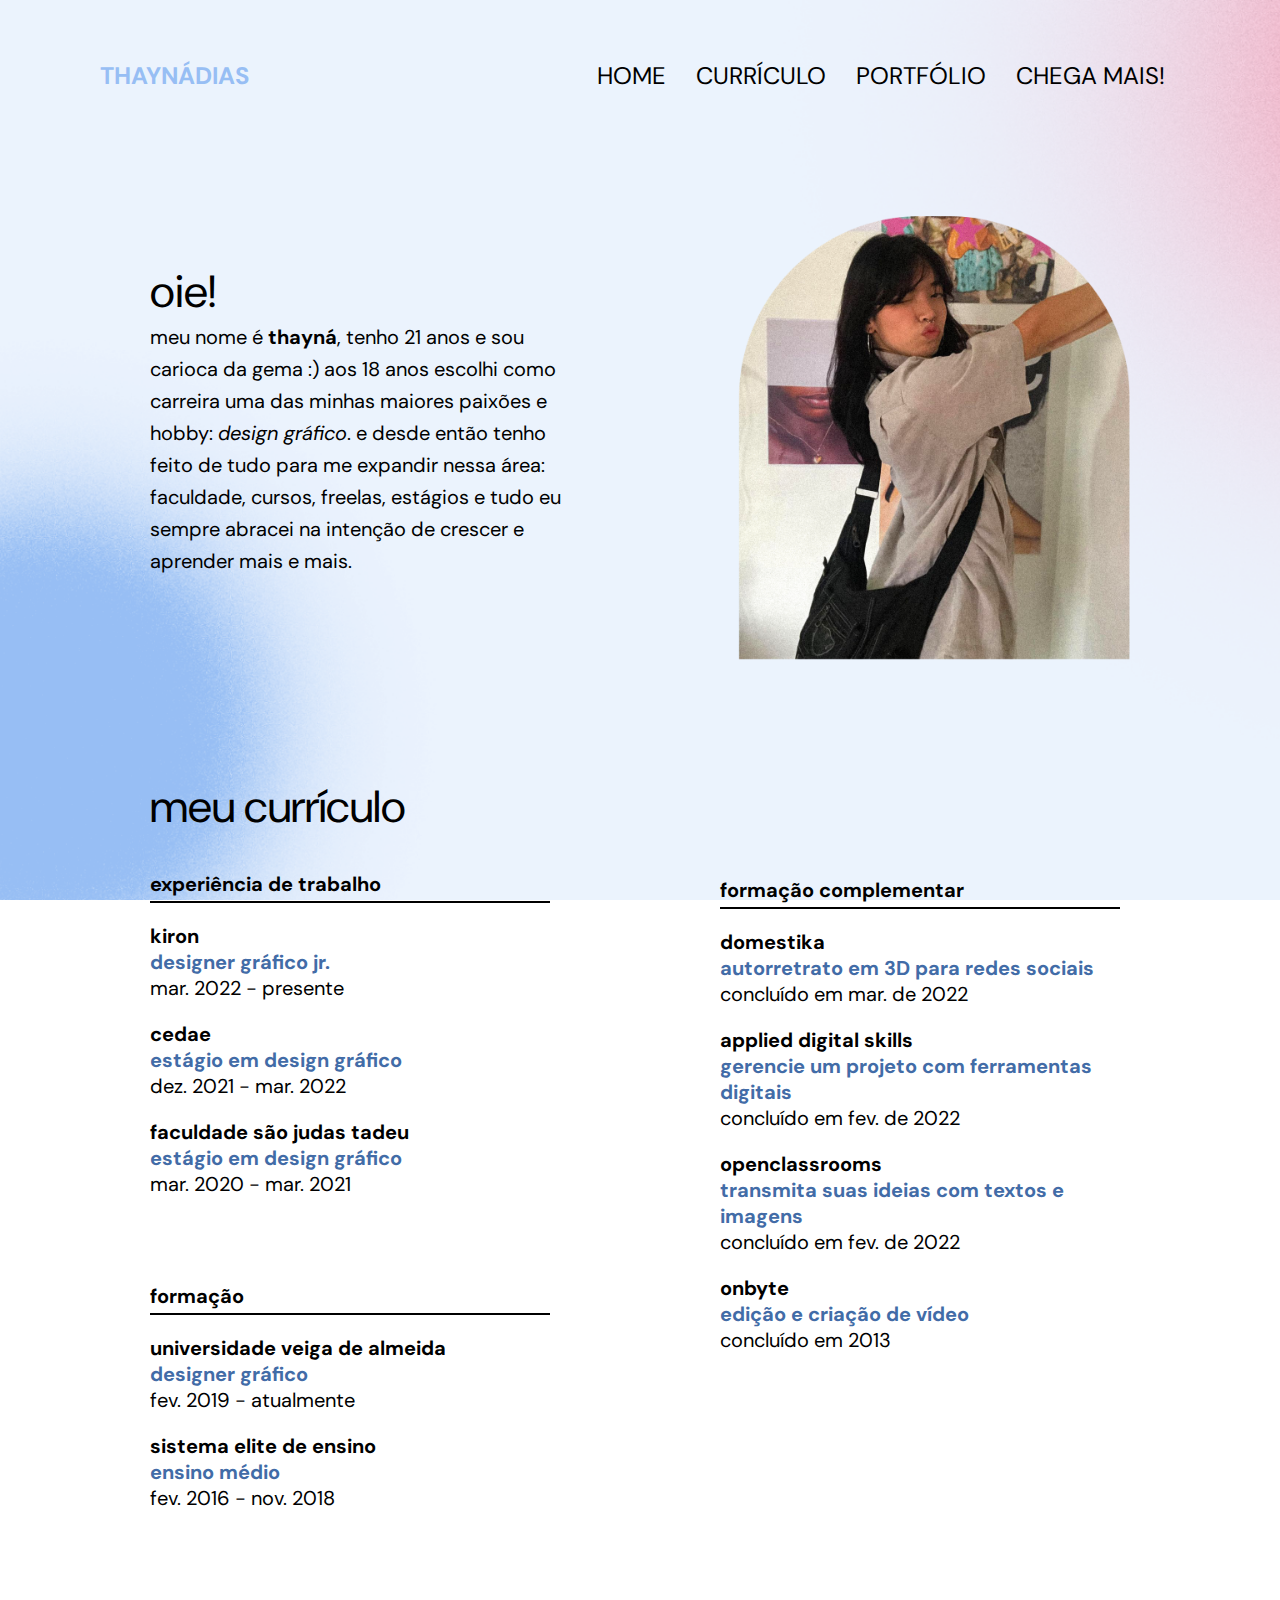
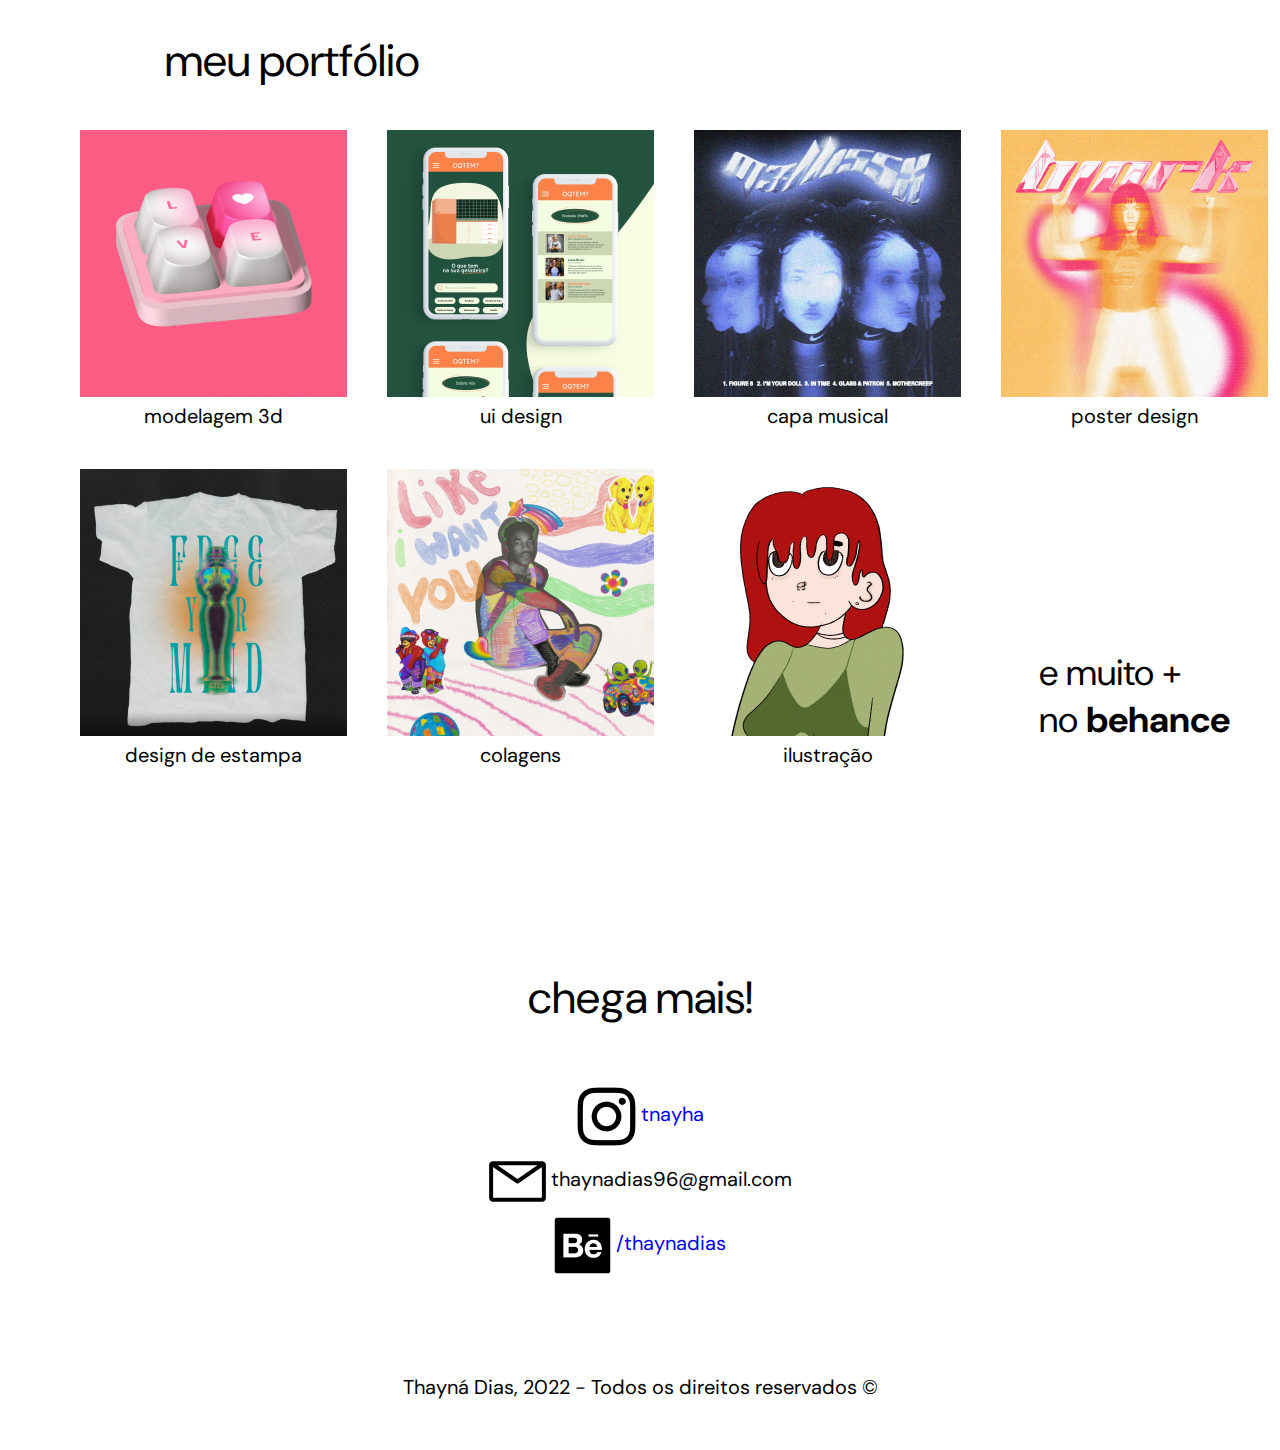
==== index.html @ ccffefe9 "Initial commit" ====
<!DOCTYPE html>
<html lang="pt-br">
<head>
	<meta charset="UTF-8">
	<meta name="viewport" content="width=device-width, initial-scale=1.0">
	<title>Meu site!</title>

	<link rel="shortcut icon" href="assets/images/favicon.jpg" type="image/x-icon">
	<link rel="stylesheet" href="assets/css/styles.css">
</head>
<body>
	<header>
		<p>THAYNÁDIAS</p>

		<nav>
			<a href="#home">Home</a>
			<a href="#curriculo">Currículo</a>
			<a href="#portfolio">Portfólio</a>
			<a href="#chega-mais">Chega mais!</a>
		</nav>
	</header>
	<main>
		<section id="home">
			<article>
				<h2>oie!</h2>
				<p>
					meu nome é <strong>thayná</strong>, tenho 21 anos e sou carioca da gema :) aos 18 anos escolhi como carreira uma das minhas maiores paixões e hobby: <em>design gráfico</em>. e desde então tenho feito de tudo para me expandir nessa área: faculdade, cursos, freelas, estágios e tudo eu sempre abracei na intenção de crescer e aprender mais e mais. 
				</p>
			</article>
			<div class="container__img-thay">
				<img class="img-thay" src="/assets/images/thay.png" alt="Imagem de Thayná Dias">
			</div>
		</section>

		<section id="curriculo">
			
			<div class="experiencia">
				<h2>meu currículo</h2>
				<h3>experiência de trabalho</h3>
				<div class="xp">
					<p class="empresa">kiron</p>
					<p class="cargo">designer gráfico jr.</p>
					<p>mar. 2022 - presente</p>
				</div>
				<div class="xp">
					<p class="empresa">cedae</p>
					<p class="cargo">estágio em design gráfico</p>
					<p>dez. 2021 - mar. 2022</p>
				</div>
				<div class="xp">
					<p class="empresa">faculdade são judas tadeu</p>
					<p class="cargo">estágio em design gráfico</p>
					<p>mar. 2020 - mar. 2021</p>
				</div>
			</div>

			<div class="formacao">
				<h3>formação</h3>
				<div class="xp">
					<p class="empresa">universidade veiga de almeida</p>
					<p class="cargo">designer gráfico</p>
					<p>fev. 2019 - atualmente</p>
				</div>
				<div class="xp">
					<p class="empresa">sistema elite de ensino</p>
					<p class="cargo">ensino médio</p>
					<p>fev. 2016 - nov. 2018</p>
				</div>
			</div>

			<div class="complementar">
				<h3>formação complementar</h3>
				<div class="xp">
					<p class="empresa">domestika</p>
					<p class="cargo">autorretrato em 3D para redes sociais</p>
					<p>concluído em mar. de 2022</p>
				</div>
				<div class="xp">
					<p class="empresa">applied digital skills </p>
					<p class="cargo">gerencie um projeto com ferramentas digitais</p>
					<p>concluído em fev. de 2022</p>
				</div>
				<div class="xp">
					<p class="empresa">openclassrooms</p>
					<p class="cargo">transmita suas ideias com textos e imagens</p>
					<p>concluído em fev. de 2022</p>
				</div>
				<div class="xp">
					<p class="empresa">onbyte</p>
					<p class="cargo">edição e criação de vídeo</p>
					<p>concluído em 2013</p>
				</div>
			</div>
		</section>

		<section id="portfolio">
			<h2 class="h2">meu portfólio</h2>

			<div class="md">
				<img src="assets/images/modelagem.png" alt="Teclado com 4 botões L, coração, V e E">
				<p>modelagem 3d</p>
			</div>
			<div class="cm">
				<img src="assets/images/capa-musical.png" alt="capa musical">
				<p>capa musical</p>
			</div>
			<div class="ui">
				<img src="assets/images/ui-design.png" alt="ui design">
				<p>ui design</p>
			</div>
			<div class="pd">
				<img src="assets/images/poster-design.png" alt="poster design">
				<p>poster design</p>
			</div>
			<div class="de">
				<img src="assets/images/design-estampa.png" alt="camiseta estampada">
				<p>design de estampa</p>
			</div>
			<div class="col">
				<img src="assets/images/colagem.png" alt="colagens">
				<p>colagens</p>
			</div>
			<div class="il">
				<img src="assets/images/ilustracao.png" alt="desenho de uma menina com cabelos vermelhos e roupa verde">
				<p>ilustração</p>
			</div>
			<div class="mm">
				<p id="muito-mais">e muito + <br>
				no <span>behance</span></p>
			</div>
		</section>

		<section id="chega-mais">
			<h2>chega mais!</h2>
			<div>
				<span class="social">
					<a href="https://www.instagram.com/tnayha/">
						<img src="assets/images/instagram-icon.png" alt="instagram-icon">
						<span>tnayha</span>
					</a>
				</span>
				<span class="social">
					<img src="assets/images/mail-icon.png" alt="instagram-icon">
					<span>thaynadias96@gmail.com</span>
				</span>
				<span class="social">
					<a href="https://www.behance.net/thaynadias">
						<img src="assets/images/behance-icon.png" alt="instagram-icon">
						<span>/thaynadias</span>
					</a>
				</span>
			</div>
		</section>
	</main>
	<footer>
		<p>Thayná Dias, 2022 - Todos os direitos reservados ©</p>
	</footer>
</body>
</html>
---- assets/css/styles.css ----
/* fontes */

@import url('https://fonts.googleapis.com/css2?family=DM+Sans:wght@400;500;700&display=swap');

/* variáveis */

:root {
	--text-color: #000000;
	--main-color: #97BEF4;
	--title-color: #426CA7;
	--fonte: 'DM Sans', sans-serif;
}

/* reset */

* {
	box-sizing: border-box;
	margin: 0 auto;
	padding: 0;
	text-decoration: none;
	list-style-type: none;
	font-family: var(--fonte);
	font-size: 2rem;
	
}

/* estilo */

html {
	font-size: 62.5%;
  }

body {
	max-width: 1360px;
	background-image: url('/assets/images/background.png');
	background-repeat: no-repeat;
    background-attachment: fixed;
    background-size: cover;
}

header {
	display: flex;
	justify-content: space-between;
	margin-top: 6rem;
}

header > p {
	font-size: 2.4rem;
	font-weight: 700;
	color: var(--main-color);
	margin: 0 10rem;
}

nav {
	display: flex;
	justify-content: flex-end;
	margin: 0 10rem;
}

nav > a {
	margin: 0 1.5rem;
	font-size: 2.4rem;
	font-weight: 400;
	text-transform: uppercase;
	color: var(--text-color);
}

nav > a:hover {
	color: var(--title-color);
	transition: 0.3s;

}

/* home */

section#home {
	display: flex;
	justify-content: center;
	align-items: center;
	margin-top: 7rem;
}

section > article {
	display: flex;
	flex-direction: column;
	padding: 0 5rem;
    margin: 0 10rem;
	text-align: left;
}

article > h2 {
	font-size: 4.5rem;
	font-weight: 400;
	margin-left: 0;
}

article > p {
	font-size: 2rem;
	font-weight: 400;
	line-height: 3.2rem;
}

.container__img-thay {
	margin: 3rem 10rem 0 0;
	padding-right: 35px;
}

.img-thay {
	width: 42rem;
    height: 48rem;
}

/* currículo */

section#curriculo {
	display: grid;
	grid-template-columns: repeat(4, 1fr);
	grid-template-areas: "xp . cp"
						 "for . .";
	gap: 1rem;
	margin-top: 10rem;
	padding-left: 15rem;
}

.experiencia {
	grid-area: xp;
}

.experiencia > h2 {
	font-size: 4.5rem;
	font-weight: 400;
	margin-bottom: 3.5rem;
}

.experiencia > h3 {
	font-size: 2rem;
	font-weight: 700;
	border-bottom: 2px black solid;
	width: 40rem;
	padding-bottom: 0.4rem;
	margin-bottom: 2rem;
}

.xp {
	margin-bottom: 2rem;
}

.empresa {
	font-size: 2rem;
	font-weight: 700;
}

.cargo {
	font-size: 2rem;
	font-weight: 700;
	color: var(--title-color);
}

.formacao {
	grid-area: for;
	margin-top: -10rem;
	
}

.formacao > h3 {
	font-size: 2rem;
	font-weight: 700;
	border-bottom: 2px black solid;
	width: 40rem;
	padding-bottom: 0.4rem;
	margin-bottom: 2rem;
}

.complementar {
	grid-area: cp;
	padding-top: 10rem;
}

.complementar > h3 {
	font-size: 2rem;
	font-weight: 700;
	border-bottom: 2px black solid;
	width: 40rem;
	padding-bottom: 0.4rem;
	margin-bottom: 2rem;
}

/* portfólio */

section#portfolio {
	display: grid;
	grid-template-columns: repeat(4, 1fr);
	grid-template-areas: "t t . ."
						 "md ui cm pd"
						 "de col il mm";
	padding-left: 8rem;
	padding-right: 10rem;
	gap: 4rem;
	margin-top: 10rem;
}

#portfolio > h2 {
	grid-area: t;
	font-size: 4.5rem;
	font-weight: 400;
	padding-right: 15rem;

}

.md {
	grid-area: md;
	font-size: 2rem;
	font-weight: 400;
	text-align: center;
}

.ui {
	grid-area: ui;
	font-size: 2rem;
	font-weight: 400;
	text-align: center;
}

.cm {
	grid-area: cm;
	font-size: 2rem;
	font-weight: 400;
	text-align: center;
}

.pd {
	grid-area: pd;
	font-size: 2rem;
	font-weight: 400;
	text-align: center;
}

.de {
	grid-area: de;
	font-size: 2rem;
	font-weight: 400;
	text-align: center;
}

.col {
	grid-area: col;
	font-size: 2rem;
	font-weight: 400;
	text-align: center;
}

.il {
	grid-area: il;
	font-size: 2rem;
	font-weight: 400;
	text-align: center;
}

.mm {
	grid-area: mm;
	padding-top: 18rem;
	
}

.mm span {
	font-size: 3.6rem;
	font-weight: 700;
}

#muito-mais {
	font-size: 3.6rem;
	font-weight: 400;
}


/* chega mais! */

#chega-mais {
	display: flex;
	flex-direction: column;
	margin: 20rem 0 10rem 0;
}

#chega-mais a:hover {
	color: var(--title-color);
	transition: 0.3s;
}

#chega-mais a:visited {
	color: var(--text-color);
}

#chega-mais > h2 {
	margin-bottom: 6rem;
	font-size: 4.5rem;
	font-weight: 400;
}

#chega-mais img {
	vertical-align: middle;
}

#chega-mais div {
	display: flex;
	flex-direction: column;
	gap: 1.5rem;
}

footer {
	display: flex;
	padding-bottom: 5rem;
}
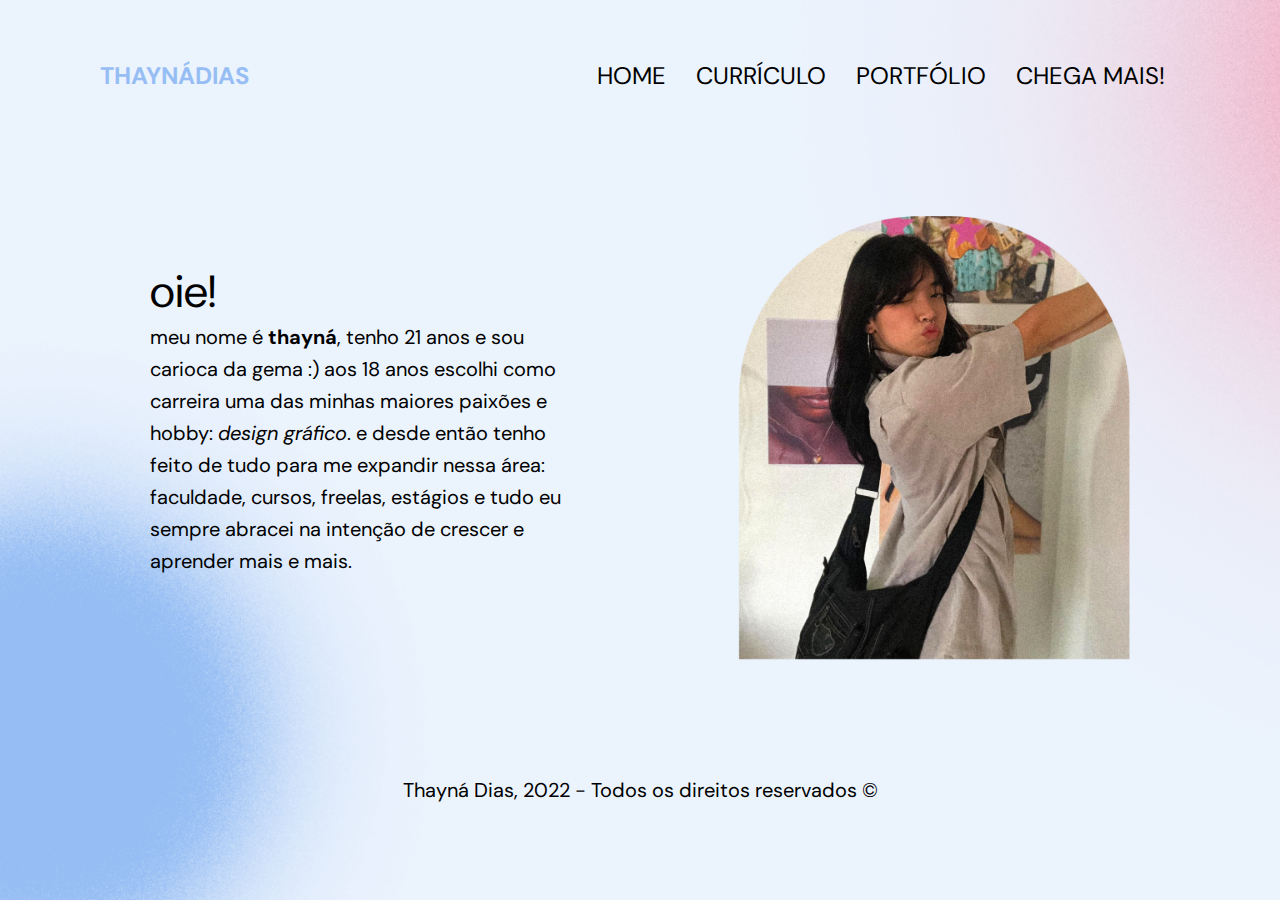
==== commit 480d83ac: "mudança de seções para páginas" ====
--- a/index.html
+++ b/index.html
@@ -3,20 +3,20 @@
 <head>
 	<meta charset="UTF-8">
 	<meta name="viewport" content="width=device-width, initial-scale=1.0">
-	<title>Meu site!</title>
+	<title>Meu site! - Home</title>
 
 	<link rel="shortcut icon" href="assets/images/favicon.jpg" type="image/x-icon">
-	<link rel="stylesheet" href="assets/css/styles.css">
+	<link rel="stylesheet" href="assets/css/index.css">
 </head>
 <body>
 	<header>
 		<p>THAYNÁDIAS</p>
 
 		<nav>
-			<a href="#home">Home</a>
-			<a href="#curriculo">Currículo</a>
-			<a href="#portfolio">Portfólio</a>
-			<a href="#chega-mais">Chega mais!</a>
+			<a href="#">Home</a>
+			<a href="curriculo.html">Currículo</a>
+			<a href="portfolio.html">Portfólio</a>
+			<a href="chega-mais.html">Chega mais!</a>
 		</nav>
 	</header>
 	<main>
@@ -28,127 +28,7 @@
 				</p>
 			</article>
 			<div class="container__img-thay">
-				<img class="img-thay" src="/assets/images/thay.png" alt="Imagem de Thayná Dias">
-			</div>
-		</section>
-
-		<section id="curriculo">
-			
-			<div class="experiencia">
-				<h2>meu currículo</h2>
-				<h3>experiência de trabalho</h3>
-				<div class="xp">
-					<p class="empresa">kiron</p>
-					<p class="cargo">designer gráfico jr.</p>
-					<p>mar. 2022 - presente</p>
-				</div>
-				<div class="xp">
-					<p class="empresa">cedae</p>
-					<p class="cargo">estágio em design gráfico</p>
-					<p>dez. 2021 - mar. 2022</p>
-				</div>
-				<div class="xp">
-					<p class="empresa">faculdade são judas tadeu</p>
-					<p class="cargo">estágio em design gráfico</p>
-					<p>mar. 2020 - mar. 2021</p>
-				</div>
-			</div>
-
-			<div class="formacao">
-				<h3>formação</h3>
-				<div class="xp">
-					<p class="empresa">universidade veiga de almeida</p>
-					<p class="cargo">designer gráfico</p>
-					<p>fev. 2019 - atualmente</p>
-				</div>
-				<div class="xp">
-					<p class="empresa">sistema elite de ensino</p>
-					<p class="cargo">ensino médio</p>
-					<p>fev. 2016 - nov. 2018</p>
-				</div>
-			</div>
-
-			<div class="complementar">
-				<h3>formação complementar</h3>
-				<div class="xp">
-					<p class="empresa">domestika</p>
-					<p class="cargo">autorretrato em 3D para redes sociais</p>
-					<p>concluído em mar. de 2022</p>
-				</div>
-				<div class="xp">
-					<p class="empresa">applied digital skills </p>
-					<p class="cargo">gerencie um projeto com ferramentas digitais</p>
-					<p>concluído em fev. de 2022</p>
-				</div>
-				<div class="xp">
-					<p class="empresa">openclassrooms</p>
-					<p class="cargo">transmita suas ideias com textos e imagens</p>
-					<p>concluído em fev. de 2022</p>
-				</div>
-				<div class="xp">
-					<p class="empresa">onbyte</p>
-					<p class="cargo">edição e criação de vídeo</p>
-					<p>concluído em 2013</p>
-				</div>
-			</div>
-		</section>
-
-		<section id="portfolio">
-			<h2 class="h2">meu portfólio</h2>
-
-			<div class="md">
-				<img src="assets/images/modelagem.png" alt="Teclado com 4 botões L, coração, V e E">
-				<p>modelagem 3d</p>
-			</div>
-			<div class="cm">
-				<img src="assets/images/capa-musical.png" alt="capa musical">
-				<p>capa musical</p>
-			</div>
-			<div class="ui">
-				<img src="assets/images/ui-design.png" alt="ui design">
-				<p>ui design</p>
-			</div>
-			<div class="pd">
-				<img src="assets/images/poster-design.png" alt="poster design">
-				<p>poster design</p>
-			</div>
-			<div class="de">
-				<img src="assets/images/design-estampa.png" alt="camiseta estampada">
-				<p>design de estampa</p>
-			</div>
-			<div class="col">
-				<img src="assets/images/colagem.png" alt="colagens">
-				<p>colagens</p>
-			</div>
-			<div class="il">
-				<img src="assets/images/ilustracao.png" alt="desenho de uma menina com cabelos vermelhos e roupa verde">
-				<p>ilustração</p>
-			</div>
-			<div class="mm">
-				<p id="muito-mais">e muito + <br>
-				no <span>behance</span></p>
-			</div>
-		</section>
-
-		<section id="chega-mais">
-			<h2>chega mais!</h2>
-			<div>
-				<span class="social">
-					<a href="https://www.instagram.com/tnayha/">
-						<img src="assets/images/instagram-icon.png" alt="instagram-icon">
-						<span>tnayha</span>
-					</a>
-				</span>
-				<span class="social">
-					<img src="assets/images/mail-icon.png" alt="instagram-icon">
-					<span>thaynadias96@gmail.com</span>
-				</span>
-				<span class="social">
-					<a href="https://www.behance.net/thaynadias">
-						<img src="assets/images/behance-icon.png" alt="instagram-icon">
-						<span>/thaynadias</span>
-					</a>
-				</span>
+				<img class="img-thay" src="assets/images/thay.png" alt="Imagem de Thayná Dias">
 			</div>
 		</section>
 	</main>
--- a/assets/css/index.css
+++ b/assets/css/index.css
@@ -0,0 +1,155 @@
+/* fontes */
+
+@import url('https://fonts.googleapis.com/css2?family=DM+Sans:wght@400;500;700&display=swap');
+
+/* variáveis */
+
+:root {
+	--text-color: #000000;
+	--main-color: #97BEF4;
+	--title-color: #426CA7;
+	--fonte: 'DM Sans', sans-serif;
+}
+
+/* reset */
+
+* {
+	box-sizing: border-box;
+	margin: 0 auto;
+	padding: 0;
+	text-decoration: none;
+	list-style-type: none;
+	font-family: var(--fonte);
+	font-size: 2rem;
+	
+}
+
+/* estilo */
+
+html {
+	font-size: 62.5%;
+  }
+
+body {
+	max-width: 1360px;
+	background-image: url("/assets/images/background.png");
+	background-repeat: no-repeat;
+    background-attachment: fixed;
+    background-size: cover;
+}
+
+header {
+	display: flex;
+	justify-content: space-between;
+	margin-top: 6rem;
+}
+
+header > p {
+	font-size: 2.4rem;
+	font-weight: 700;
+	color: var(--main-color);
+	margin: 0 10rem;
+}
+
+nav {
+	display: flex;
+	justify-content: flex-end;
+	margin: 0 10rem;
+}
+
+nav > a {
+	margin: 0 1.5rem;
+	font-size: 2.4rem;
+	font-weight: 400;
+	text-transform: uppercase;
+	color: var(--text-color);
+}
+
+nav > a:hover {
+	color: var(--title-color);
+	transition: 0.3s;
+
+}
+
+/* home */
+
+section#home {
+	display: flex;
+	justify-content: center;
+	align-items: center;
+	margin-top: 7rem;
+}
+
+section > article {
+	display: flex;
+	flex-direction: column;
+	padding: 0 5rem;
+    margin: 0 10rem;
+	text-align: left;
+}
+
+article > h2 {
+	font-size: 4.5rem;
+	font-weight: 400;
+	margin-left: 0;
+}
+
+article > p {
+	font-size: 2rem;
+	font-weight: 400;
+	line-height: 3.2rem;
+}
+
+.container__img-thay {
+	margin: 3rem 10rem 0 0;
+	padding-right: 35px;
+}
+
+.img-thay {
+	width: 42rem;
+    height: 48rem;
+}
+
+/* portfólio */
+
+
+
+
+/* chega mais! */
+
+#chega-mais {
+	display: flex;
+	flex-direction: column;
+	margin: 20rem 0 10rem 0;
+}
+
+#chega-mais a:hover {
+	color: var(--title-color);
+	transition: 0.3s;
+}
+
+#chega-mais a:visited {
+	color: var(--text-color);
+}
+
+#chega-mais > h2 {
+	margin-bottom: 6rem;
+	font-size: 4.5rem;
+	font-weight: 400;
+}
+
+#chega-mais img {
+	vertical-align: middle;
+}
+
+#chega-mais div {
+	display: flex;
+	flex-direction: column;
+	gap: 1.5rem;
+}
+
+footer {
+	display: flex;
+	margin-top: 10rem;
+	padding-bottom: 5rem;
+}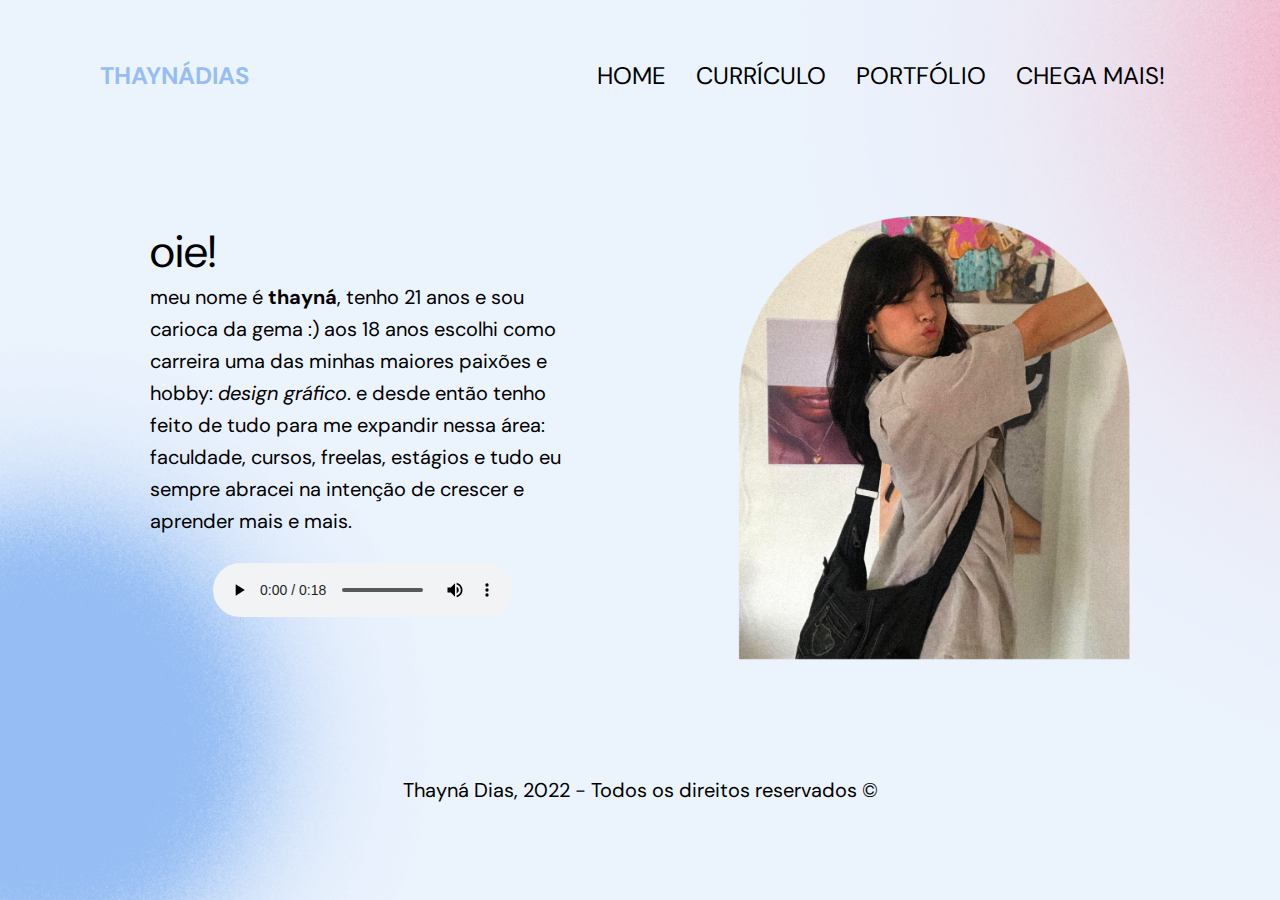
==== commit 087f9346: "add audio" ====
--- a/index.html
+++ b/index.html
@@ -26,6 +26,10 @@
 				<p>
 					meu nome é <strong>thayná</strong>, tenho 21 anos e sou carioca da gema :) aos 18 anos escolhi como carreira uma das minhas maiores paixões e hobby: <em>design gráfico</em>. e desde então tenho feito de tudo para me expandir nessa área: faculdade, cursos, freelas, estágios e tudo eu sempre abracei na intenção de crescer e aprender mais e mais. 
 				</p>
+
+				<br>
+				<audio src="/assets/audio.mp4" controls></audio>
+
 			</article>
 			<div class="container__img-thay">
 				<img class="img-thay" src="assets/images/thay.png" alt="Imagem de Thayná Dias">
--- a/assets/css/index.css
+++ b/assets/css/index.css
@@ -32,7 +32,7 @@
 
 body {
 	max-width: 1360px;
-	background-image: url("/assets/images/background.png");
+	background-image: url("../images/background.png");
 	background-repeat: no-repeat;
     background-attachment: fixed;
     background-size: cover;
@@ -110,44 +110,6 @@
     height: 48rem;
 }
 
-/* portfólio */
-
-
-
-
-/* chega mais! */
-
-#chega-mais {
-	display: flex;
-	flex-direction: column;
-	margin: 20rem 0 10rem 0;
-}
-
-#chega-mais a:hover {
-	color: var(--title-color);
-	transition: 0.3s;
-}
-
-#chega-mais a:visited {
-	color: var(--text-color);
-}
-
-#chega-mais > h2 {
-	margin-bottom: 6rem;
-	font-size: 4.5rem;
-	font-weight: 400;
-}
-
-#chega-mais img {
-	vertical-align: middle;
-}
-
-#chega-mais div {
-	display: flex;
-	flex-direction: column;
-	gap: 1.5rem;
-}
-
 footer {
 	display: flex;
 	margin-top: 10rem;
